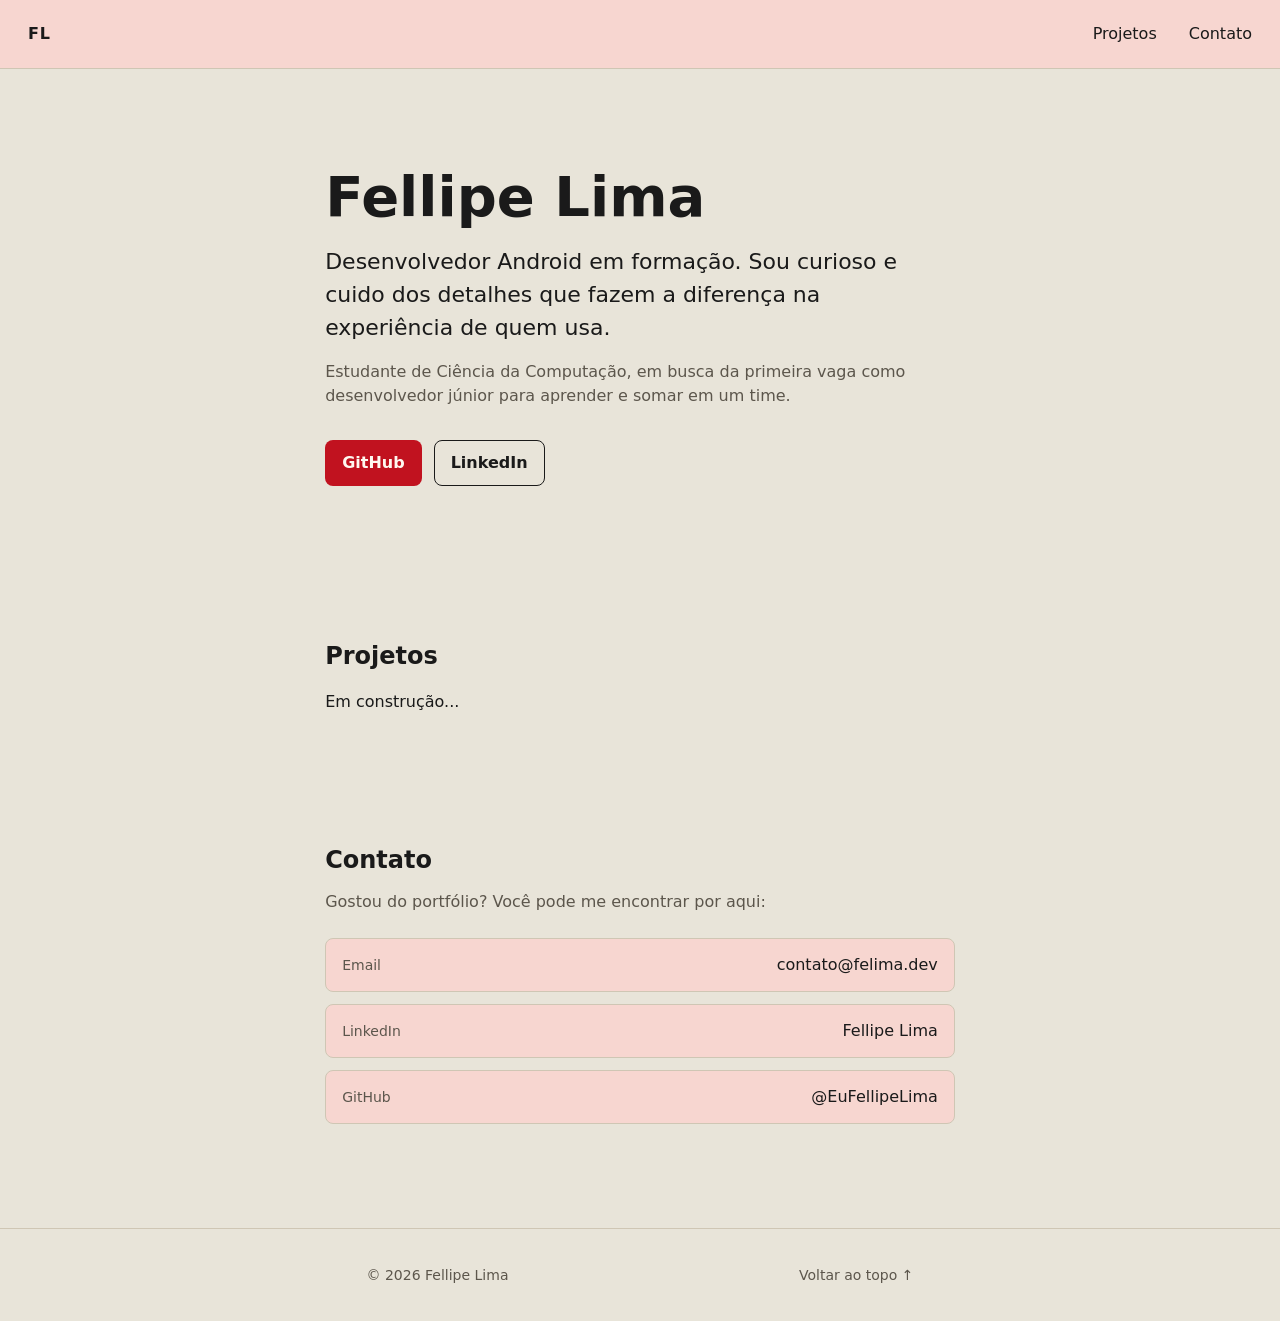
==== index.html @ 8e96f280 "feat: add contact section and footer" ====
<!DOCTYPE html>
<html lang="pt-BR">
    <head>
        <meta charset="UTF-8">
        <meta name="viewport" content="width=device-width, initial-scale=1.0">
        <meta name="description" content="Fellipe Lima, estudante de Ciência da Computação. Desenvolvo apps Android com Kotlin. Veja meus projetos e fale comigo.">
        <meta name="theme-color" content="#F7D6D0" media="(prefers-color-scheme: light)">
        <meta name="theme-color" content="#252322" media="(prefers-color-scheme: dark)">
        <title>Fellipe Lima | Desenvolvedor Android</title>
        <link rel="stylesheet" href="./css/styles.css">
    </head>
    <body>
        <header class="header">
            <a href="#" aria-label="FL - Fellipe Lima" class="logo">FL</a>
            <nav class="nav">
                <ul class="nav-list">
                    <li><a href="#projects">Projetos</a></li>
                    <li><a href="#contact">Contato</a></li>
                </ul>
            </nav>
        </header>
        <main>
            <section class="hero container">
                <h1>Fellipe Lima</h1>
                <p class="hero-lead">Desenvolvedor Android em formação. Sou curioso e cuido dos detalhes que fazem a diferença na experiência de quem usa.</p>
                <p class="hero-meta">Estudante de Ciência da Computação, em busca da primeira vaga como desenvolvedor júnior para aprender e somar em um time.</p>
                <div class="hero-buttons">
                    <a href="https://go.felima.dev/github" class="btn btn-primary" target="_blank" rel="noopener noreferrer">GitHub</a>
                    <a href="https://go.felima.dev/linkedin" class="btn btn-secondary" target="_blank" rel="noopener noreferrer">LinkedIn</a>
                </div>
            </section>
            <section id="projects" class="section container">
                <h2>Projetos</h2>
                <p>Em construção...</p>
            </section>
            <section id="contact" class="section container">
                <h2>Contato</h2>
                <p class="section-intro">Gostou do portfólio? Você pode me encontrar por aqui:</p>
                <ul class="contact-list">
                    <li>
                        <a class="contact-link" href="mailto:contato@felima.dev">
                        <span class="contact-label">Email</span>
                        <span class="contact-value">contato@felima.dev</span>
                        </a>
                    </li>
                    <li>
                        <a class="contact-link" href="https://go.felima.dev/linkedin" target="_blank" rel="noopener noreferrer">
                        <span class="contact-label">LinkedIn</span>
                        <span class="contact-value">Fellipe Lima</span>
                        </a>
                    </li>
                    <li>
                        <a class="contact-link" href="https://go.felima.dev/github" target="_blank" rel="noopener noreferrer">
                        <span class="contact-label">GitHub</span>
                        <span class="contact-value">@EuFellipeLima</span>
                        </a>
                    </li>
                </ul>
            </section>
        </main>
        <footer class="footer">
            <div class="container footer-inner">
                <p>&copy; 2026 Fellipe Lima</p>
                <a href="#" class="footer-top">Voltar ao topo ↑</a>
            </div>
        </footer>
    </body>
</html>
---- css/styles.css ----
:root {
    --bg: #E8E4D9;
    --surface: #F7D6D0;
    --text: #1A1A1A;
    --text-muted: #5C564C;
    --accent: #C1121F;
    --accent-strong: #8B0000;
    --on-accent: #FFF8F0;
    --border: #CFC6B4;
    color-scheme: light;
}

@media (prefers-color-scheme: dark) {
    :root {
        --bg: #1A1A1A;
        --surface: #252322;
        --text: #E8E4D9;
        --text-muted: #A8A296;
        --accent: #F2545B;
        --accent-strong: #FF8A8A;
        --on-accent: #1A1A1A;
        --border: #3A3633;
        color-scheme: dark;
    }
}

*, *::before, *::after {
  box-sizing: border-box;
}

body {
    min-height: 100dvh;
    display: flex;
    flex-direction: column;
    background-color: var(--bg);
    color: var(--text);
    font-family: system-ui, -apple-system, BlinkMacSystemFont, "Segoe UI", Roboto, sans-serif;
    line-height: 1.5;
    margin: 0;

}

main {
    flex: 1;
}

.header {
    display: flex;
    justify-content: space-between;
    align-items: center;
    padding: 0.75rem 1rem;
    background-color: var(--surface);
    border-bottom: 1px solid var(--border);
    flex-wrap: wrap;
}

.logo, .nav a {
    display: inline-block;
    padding: 0.625rem 0.75rem;
    text-decoration: none;
    color: var(--text);
    border-radius: 6px;
    transition: color 0.15s ease, background-color 0.15s ease;
}

@media (hover: hover) {
    .logo:hover, .nav a:hover  {
        color: var(--accent-strong);
    }
}

.logo:active, .nav a:active {
    background-color: var(--border);
    color: var(--accent-strong);
}

a:focus-visible {
    outline: 2px solid var(--accent-strong);
    outline-offset: 2px;
}

.logo {
    font-weight: 700;
    letter-spacing: 0.05em;
}

.nav a {
    font-weight: 500;
}

a {
    -webkit-tap-highlight-color: transparent;
}

.nav-list {
    display: flex;
    list-style: none;
    margin: 0;
    padding: 0;
    gap: 0.5rem;
}

.section {
    padding-block: clamp(2rem, 5vw, 3.5rem);
}

.section h2 {
    margin: 0 0 0.75rem;
}

.section-intro {
    color: var(--text-muted);
    margin: 0 0 1.5rem;
}

.container {
    max-width: 65ch;
    margin-inline: auto;
    padding-inline: 1rem;
}

.hero {
    padding-block: clamp(3rem, 8vw, 6rem);
}

.hero h1 {
    font-size: clamp(2rem, 5vw + 1rem, 3.5rem);
    line-height: 1.15;
    margin: 0 0 1rem;
}

.hero-lead {
    font-size: clamp(1.125rem, 2vw + 0.5rem, 1.375rem);
    margin: 0 0 1rem;
}

.hero-meta {
    color: var(--text-muted);
    margin: 0 0 2rem;
}

.hero-buttons {
    display: flex;
    flex-wrap: wrap;
    gap: 0.75rem;
}

.btn {
    display: inline-block;
    padding: 0.625rem 1rem;
    text-decoration: none;
    min-height: 44px;
    border-radius: 8px;
    font-weight: 600;
    border: 1px solid transparent;
    transition: background-color 0.15s ease, border-color 0.15s ease, transform 0.1s ease;
}

.btn-primary {
    background-color: var(--accent);
    color: var(--on-accent);
}

.btn-secondary {
    background-color: transparent;
    color: var(--text);
    border-color: var(--text);
}

@media (hover: hover) {
    .btn-primary:hover {
        background-color: var(--accent-strong);
    }

    .btn-secondary:hover {
        background-color: var(--surface);
    }
}

.btn:active {
    transform: scale(0.98);
}

.contact-list {
    display: flex;
    flex-direction: column;
    gap: 0.75rem;
    margin: 0;
    padding: 0;
    list-style: none;
}

.contact-link {
    display: flex;
    flex-direction: column;
    align-items: flex-start;
    border-radius: 8px;
    background-color: var(--surface);
    border: 1px solid var(--border);
    color: var(--text);
    min-height: 44px;
    padding: 0.875rem 1rem;
    gap: 0.125rem;
    text-decoration: none;
    transition: background-color 0.15s ease, border-color 0.15s ease, transform 0.1s ease;
}

.contact-label {
    font-size: 0.8125rem;
    color: var(--text-muted);
    text-transform: uppercase;
    letter-spacing: 0.04em;
}

.contact-value {
    color: var(--text);
    font-weight: 500;
    overflow-wrap: anywhere;
    transition: color 0.15s ease;
}

@media (hover: hover) {
    .contact-link:hover {
        border-color: var(--accent);
    }

    .contact-link:hover .contact-value {
        color: var(--accent-strong);
    }
}

.contact-link:active {
    transform: scale(0.98);
    border-color: var(--accent);
}

@media (min-width: 32rem) {
    .contact-link {
        flex-direction: row;
        align-items: center;
        justify-content: space-between;
        gap: 1rem;
    }

    .contact-label {
        font-size: 0.875rem;
        text-transform: none;
        letter-spacing: normal;
    }
}

.footer {
    border-top: 1px solid var(--border);
    color: var(--text-muted);
    font-size: 0.875rem;
    padding-block: 1.5rem;
    margin-top: 3rem;
}

.footer p {
    margin: 0;
}

.footer-inner {
    display: flex;
    flex-direction: column;
    gap: 0.25rem;
}

.footer-top {
    display: inline-flex;
    align-items: center;
    min-height: 44px;
    width: fit-content;
    color: var(--text-muted);
    text-decoration: none;
    transition: color 0.15s ease, transform 0.1s ease;
}

@media (hover: hover) {
    .footer-top:hover {
        color: var(--accent-strong);
    }
}

@media (min-width: 32rem) {
    .footer-inner {
        flex-direction: row;
        justify-content: space-between;
        align-items: center;
    }
}

.footer-top:active {
    color: var(--accent-strong);
    transform: scale(0.98);
}
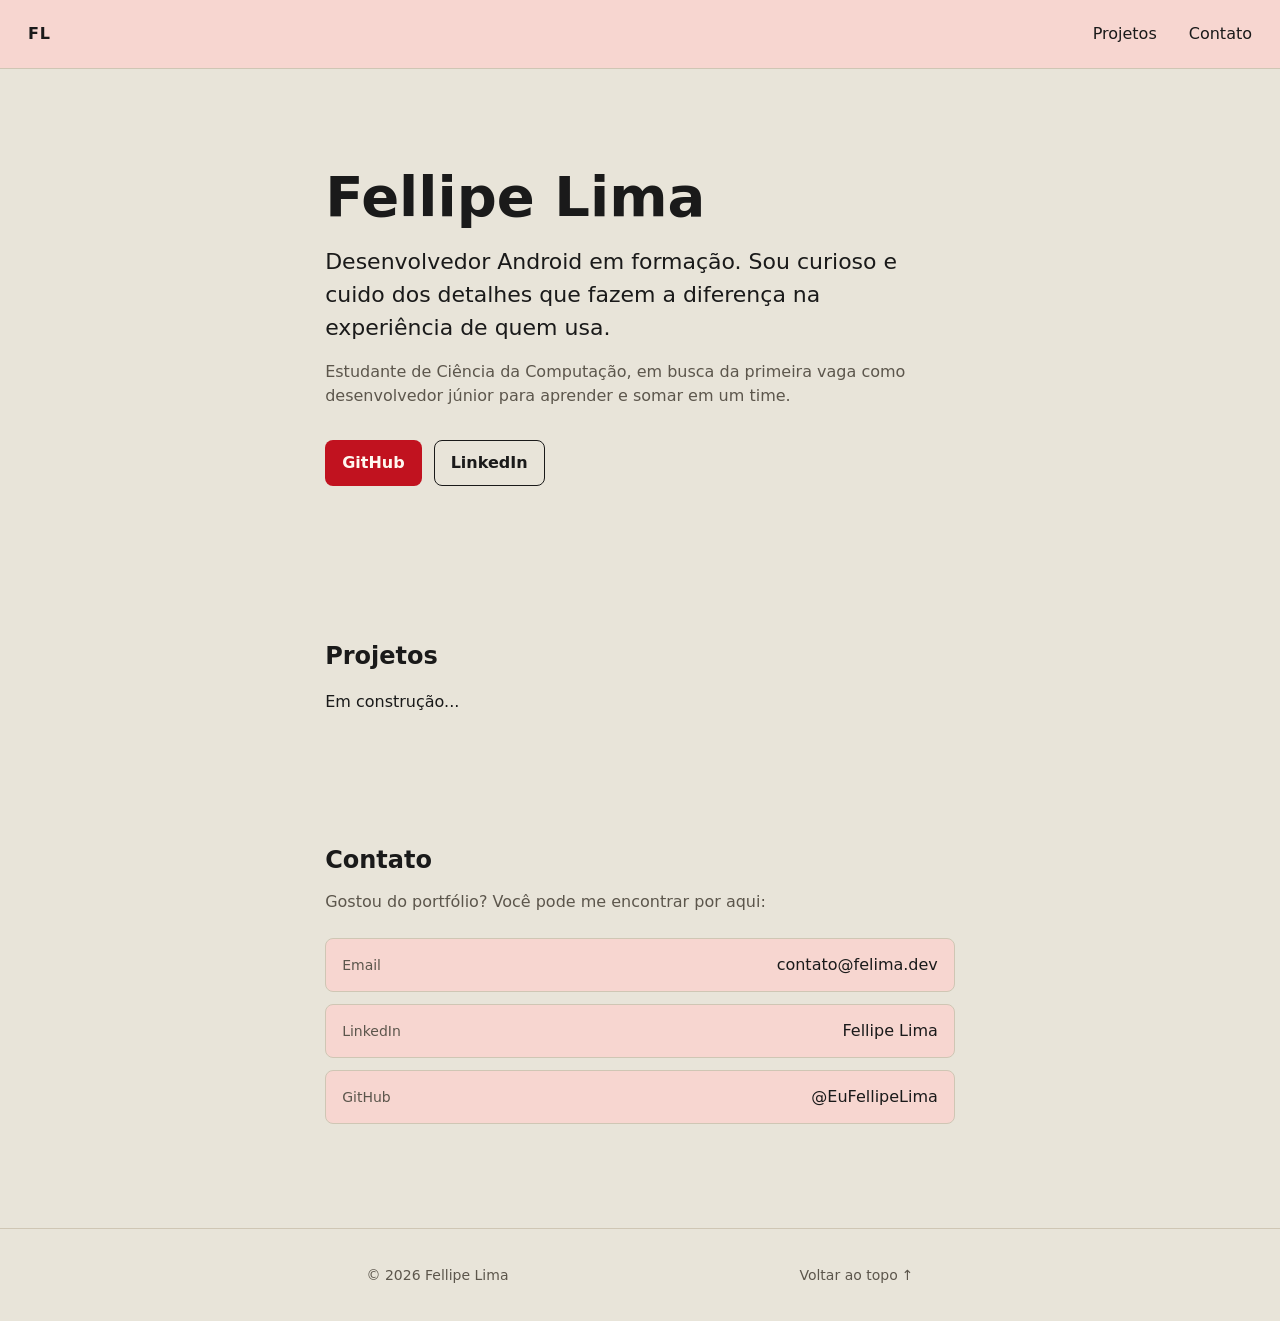
==== commit 64389bb8: "fix: hide decorative arrow from screen readers" ====
--- a/index.html
+++ b/index.html
@@ -1,15 +1,27 @@
-<!DOCTYPE html>
+<!doctype html>
 <html lang="pt-BR">
     <head>
-        <meta charset="UTF-8">
-        <meta name="viewport" content="width=device-width, initial-scale=1.0">
-        <meta name="description" content="Fellipe Lima, estudante de Ciência da Computação. Desenvolvo apps Android com Kotlin. Veja meus projetos e fale comigo.">
-        <meta name="theme-color" content="#F7D6D0" media="(prefers-color-scheme: light)">
-        <meta name="theme-color" content="#252322" media="(prefers-color-scheme: dark)">
+        <meta charset="UTF-8" />
+        <meta name="viewport" content="width=device-width, initial-scale=1.0" />
+        <meta
+            name="description"
+            content="Fellipe Lima, estudante de Ciência da Computação. Desenvolvo apps Android com Kotlin. Veja meus projetos e fale comigo."
+        />
+        <meta
+            name="theme-color"
+            content="#F7D6D0"
+            media="(prefers-color-scheme: light)"
+        />
+        <meta
+            name="theme-color"
+            content="#252322"
+            media="(prefers-color-scheme: dark)"
+        />
         <title>Fellipe Lima | Desenvolvedor Android</title>
-        <link rel="stylesheet" href="./css/styles.css">
+        <link rel="stylesheet" href="./css/styles.css" />
     </head>
     <body>
+        <a href="#main" class="skip-link">Pular para o conteúdo</a>
         <header class="header">
             <a href="#" aria-label="FL - Fellipe Lima" class="logo">FL</a>
             <nav class="nav">
@@ -19,14 +31,33 @@
                 </ul>
             </nav>
         </header>
-        <main>
+        <main id="main">
             <section class="hero container">
                 <h1>Fellipe Lima</h1>
-                <p class="hero-lead">Desenvolvedor Android em formação. Sou curioso e cuido dos detalhes que fazem a diferença na experiência de quem usa.</p>
-                <p class="hero-meta">Estudante de Ciência da Computação, em busca da primeira vaga como desenvolvedor júnior para aprender e somar em um time.</p>
+                <p class="hero-lead">
+                    Desenvolvedor Android em formação. Sou curioso e cuido dos
+                    detalhes que fazem a diferença na experiência de quem usa.
+                </p>
+                <p class="hero-meta">
+                    Estudante de Ciência da Computação, em busca da primeira
+                    vaga como desenvolvedor júnior para aprender e somar em um
+                    time.
+                </p>
                 <div class="hero-buttons">
-                    <a href="https://go.felima.dev/github" class="btn btn-primary" target="_blank" rel="noopener noreferrer">GitHub</a>
-                    <a href="https://go.felima.dev/linkedin" class="btn btn-secondary" target="_blank" rel="noopener noreferrer">LinkedIn</a>
+                    <a
+                        href="https://go.felima.dev/github"
+                        class="btn btn-primary"
+                        target="_blank"
+                        rel="noopener noreferrer"
+                        >GitHub</a
+                    >
+                    <a
+                        href="https://go.felima.dev/linkedin"
+                        class="btn btn-secondary"
+                        target="_blank"
+                        rel="noopener noreferrer"
+                        >LinkedIn</a
+                    >
                 </div>
             </section>
             <section id="projects" class="section container">
@@ -35,24 +66,41 @@
             </section>
             <section id="contact" class="section container">
                 <h2>Contato</h2>
-                <p class="section-intro">Gostou do portfólio? Você pode me encontrar por aqui:</p>
+                <p class="section-intro">
+                    Gostou do portfólio? Você pode me encontrar por aqui:
+                </p>
                 <ul class="contact-list">
                     <li>
-                        <a class="contact-link" href="mailto:contato@felima.dev">
-                        <span class="contact-label">Email</span>
-                        <span class="contact-value">contato@felima.dev</span>
+                        <a
+                            class="contact-link"
+                            href="mailto:contato@felima.dev"
+                        >
+                            <span class="contact-label">Email</span>
+                            <span class="contact-value"
+                                >contato@felima.dev</span
+                            >
                         </a>
                     </li>
                     <li>
-                        <a class="contact-link" href="https://go.felima.dev/linkedin" target="_blank" rel="noopener noreferrer">
-                        <span class="contact-label">LinkedIn</span>
-                        <span class="contact-value">Fellipe Lima</span>
+                        <a
+                            class="contact-link"
+                            href="https://go.felima.dev/linkedin"
+                            target="_blank"
+                            rel="noopener noreferrer"
+                        >
+                            <span class="contact-label">LinkedIn</span>
+                            <span class="contact-value">Fellipe Lima</span>
                         </a>
                     </li>
                     <li>
-                        <a class="contact-link" href="https://go.felima.dev/github" target="_blank" rel="noopener noreferrer">
-                        <span class="contact-label">GitHub</span>
-                        <span class="contact-value">@EuFellipeLima</span>
+                        <a
+                            class="contact-link"
+                            href="https://go.felima.dev/github"
+                            target="_blank"
+                            rel="noopener noreferrer"
+                        >
+                            <span class="contact-label">GitHub</span>
+                            <span class="contact-value">@EuFellipeLima</span>
                         </a>
                     </li>
                 </ul>
@@ -61,8 +109,10 @@
         <footer class="footer">
             <div class="container footer-inner">
                 <p>&copy; 2026 Fellipe Lima</p>
-                <a href="#" class="footer-top">Voltar ao topo ↑</a>
+                <a href="#" class="footer-top"
+                    >Voltar ao topo<span aria-hidden="true">↑</span></a
+                >
             </div>
         </footer>
     </body>
-</html>+</html>
--- a/css/styles.css
+++ b/css/styles.css
@@ -1,31 +1,43 @@
 :root {
-    --bg: #E8E4D9;
-    --surface: #F7D6D0;
-    --text: #1A1A1A;
-    --text-muted: #5C564C;
-    --accent: #C1121F;
-    --accent-strong: #8B0000;
-    --on-accent: #FFF8F0;
-    --border: #CFC6B4;
+    --bg: #e8e4d9;
+    --surface: #f7d6d0;
+    --text: #1a1a1a;
+    --text-muted: #5c564c;
+    --accent: #c1121f;
+    --accent-strong: #8b0000;
+    --on-accent: #fff8f0;
+    --border: #cfc6b4;
     color-scheme: light;
 }
 
 @media (prefers-color-scheme: dark) {
     :root {
-        --bg: #1A1A1A;
+        --bg: #1a1a1a;
         --surface: #252322;
-        --text: #E8E4D9;
-        --text-muted: #A8A296;
-        --accent: #F2545B;
-        --accent-strong: #FF8A8A;
-        --on-accent: #1A1A1A;
-        --border: #3A3633;
+        --text: #e8e4d9;
+        --text-muted: #a8a296;
+        --accent: #f2545b;
+        --accent-strong: #ff8a8a;
+        --on-accent: #1a1a1a;
+        --border: #3a3633;
         color-scheme: dark;
     }
 }
 
-*, *::before, *::after {
-  box-sizing: border-box;
+@media (prefers-reduced-motion: no-preference) {
+    html {
+        scroll-behavior: smooth;
+    }
+}
+
+*,
+*::before,
+*::after {
+    box-sizing: border-box;
+}
+
+html {
+    scroll-padding-top: 3rem;
 }
 
 body {
@@ -34,18 +46,49 @@
     flex-direction: column;
     background-color: var(--bg);
     color: var(--text);
-    font-family: system-ui, -apple-system, BlinkMacSystemFont, "Segoe UI", Roboto, sans-serif;
+    font-family:
+        system-ui,
+        -apple-system,
+        BlinkMacSystemFont,
+        "Segoe UI",
+        Roboto,
+        sans-serif;
     line-height: 1.5;
     margin: 0;
-
 }
 
 main {
     flex: 1;
 }
 
+.skip-link {
+    position: absolute;
+    top: 0.5rem;
+    left: 0.5rem;
+    transform: translateY(-200%);
+    background-color: var(--accent);
+    color: var(--on-accent);
+    border-radius: 8px;
+    padding: 0.5rem 1rem;
+    z-index: 100;
+    text-decoration: none;
+}
+
+@media (prefers-reduced-motion: no-preference) {
+    .skip-link {
+        transition: transform 0.15s ease;
+    }
+}
+
+.skip-link:focus {
+    transform: translateY(0);
+}
+
 .header {
     display: flex;
+    position: sticky;
+    top: 0;
+    z-index: 10;
     justify-content: space-between;
     align-items: center;
     padding: 0.75rem 1rem;
@@ -54,22 +97,27 @@
     flex-wrap: wrap;
 }
 
-.logo, .nav a {
+.logo,
+.nav a {
     display: inline-block;
     padding: 0.625rem 0.75rem;
     text-decoration: none;
     color: var(--text);
     border-radius: 6px;
-    transition: color 0.15s ease, background-color 0.15s ease;
+    transition:
+        color 0.15s ease,
+        background-color 0.15s ease;
 }
 
 @media (hover: hover) {
-    .logo:hover, .nav a:hover  {
+    .logo:hover,
+    .nav a:hover {
         color: var(--accent-strong);
     }
 }
 
-.logo:active, .nav a:active {
+.logo:active,
+.nav a:active {
     background-color: var(--border);
     color: var(--accent-strong);
 }
@@ -153,7 +201,10 @@
     border-radius: 8px;
     font-weight: 600;
     border: 1px solid transparent;
-    transition: background-color 0.15s ease, border-color 0.15s ease, transform 0.1s ease;
+    transition:
+        background-color 0.15s ease,
+        border-color 0.15s ease,
+        transform 0.1s ease;
 }
 
 .btn-primary {
@@ -202,7 +253,10 @@
     padding: 0.875rem 1rem;
     gap: 0.125rem;
     text-decoration: none;
-    transition: background-color 0.15s ease, border-color 0.15s ease, transform 0.1s ease;
+    transition:
+        background-color 0.15s ease,
+        border-color 0.15s ease,
+        transform 0.1s ease;
 }
 
 .contact-label {
@@ -271,10 +325,13 @@
     display: inline-flex;
     align-items: center;
     min-height: 44px;
+    gap: 0.25rem;
     width: fit-content;
     color: var(--text-muted);
     text-decoration: none;
-    transition: color 0.15s ease, transform 0.1s ease;
+    transition:
+        color 0.15s ease,
+        transform 0.1s ease;
 }
 
 @media (hover: hover) {
@@ -294,4 +351,4 @@
 .footer-top:active {
     color: var(--accent-strong);
     transform: scale(0.98);
-}+}
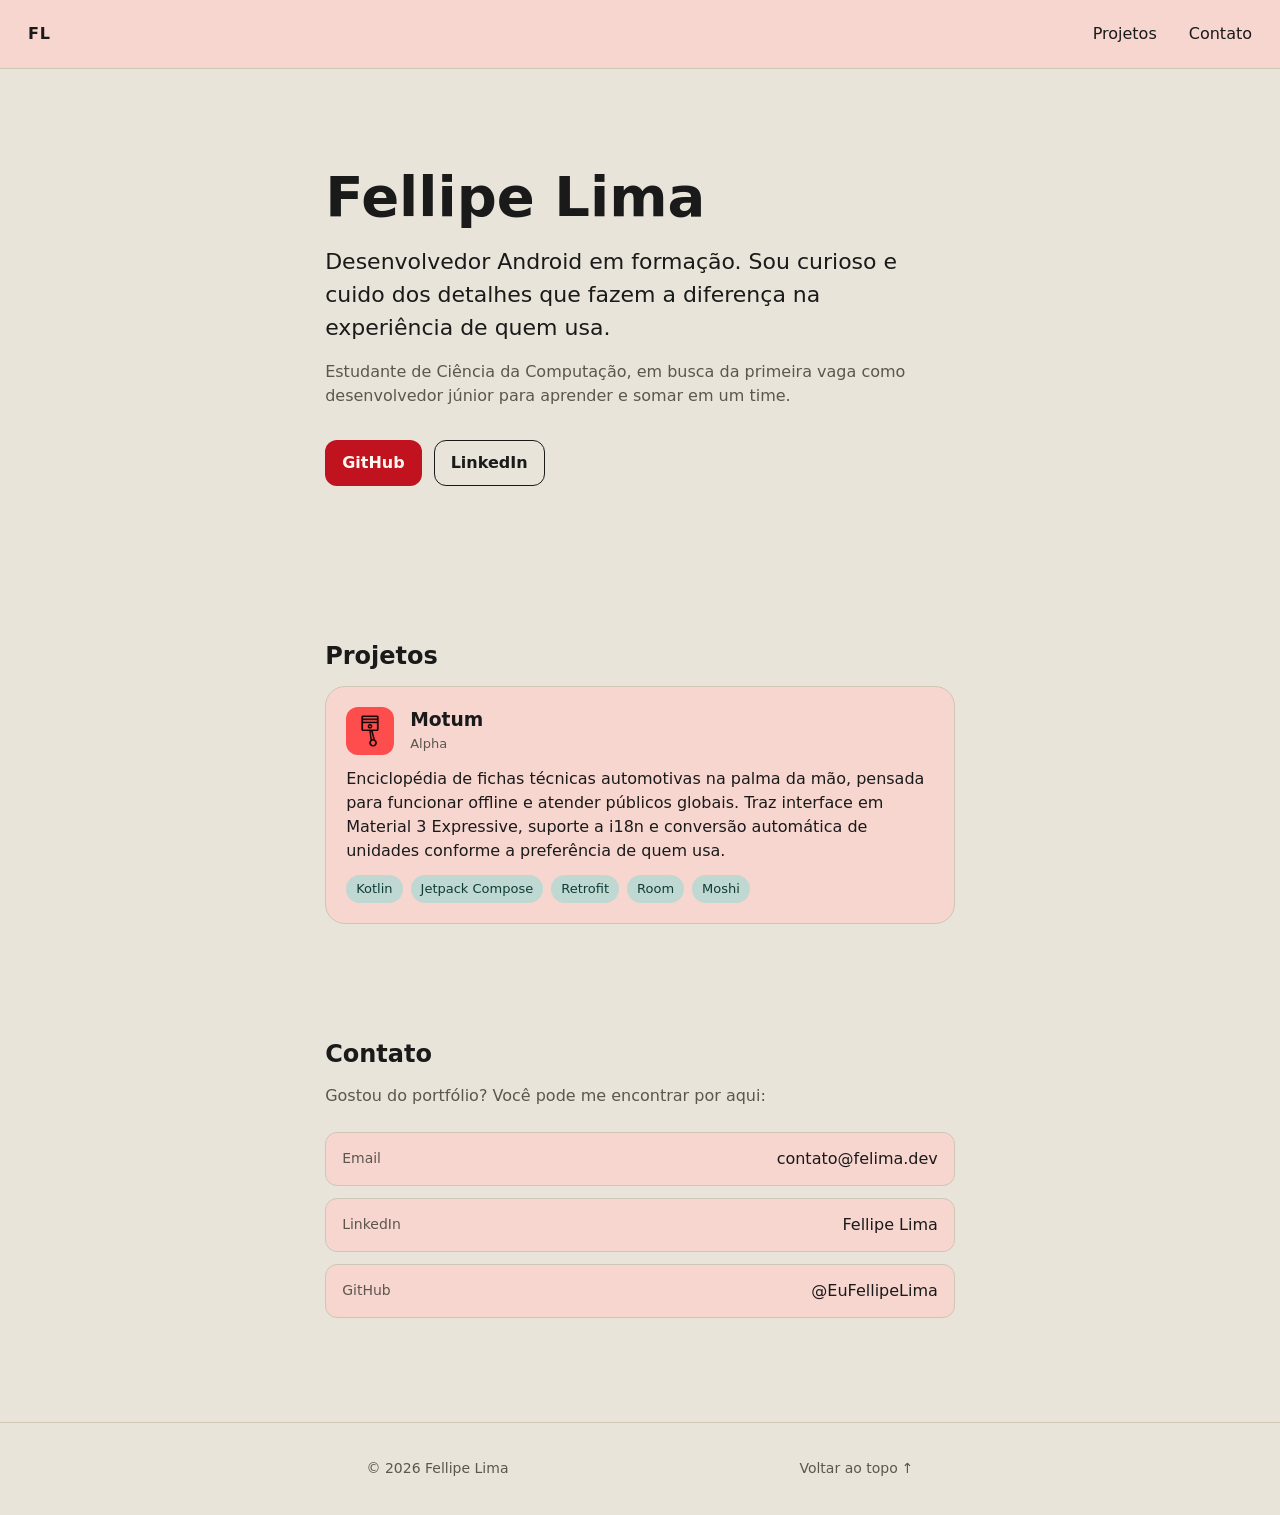
==== commit 98aa73db: "feat: add projects section with projects cards" ====
--- a/index.html
+++ b/index.html
@@ -62,7 +62,40 @@
             </section>
             <section id="projects" class="section container">
                 <h2>Projetos</h2>
-                <p>Em construção...</p>
+                <ul class="project-list">
+                    <li>
+                        <article class="project-card">
+                            <div class="project-header">
+                                <img
+                                    src="./assets/img/motum-icon.webp"
+                                    alt=""
+                                    width="48"
+                                    height="48"
+                                    class="project-icon"
+                                />
+                                <div class="project-heading">
+                                    <h3 class="project-title">Motum</h3>
+                                    <p class="project-status">Alpha</p>
+                                </div>
+                            </div>
+                            <p class="project-description">
+                                Enciclopédia de fichas técnicas automotivas na
+                                palma da mão, pensada para funcionar offline e
+                                atender públicos globais. Traz interface em
+                                Material 3 Expressive, suporte a i18n e
+                                conversão automática de unidades conforme a
+                                preferência de quem usa.
+                            </p>
+                            <ul class="tag-list">
+                                <li class="tag">Kotlin</li>
+                                <li class="tag">Jetpack Compose</li>
+                                <li class="tag">Retrofit</li>
+                                <li class="tag">Room</li>
+                                <li class="tag">Moshi</li>
+                            </ul>
+                        </article>
+                    </li>
+                </ul>
             </section>
             <section id="contact" class="section container">
                 <h2>Contato</h2>
--- a/css/styles.css
+++ b/css/styles.css
@@ -7,6 +7,12 @@
     --accent-strong: #8b0000;
     --on-accent: #fff8f0;
     --border: #cfc6b4;
+    --tag-bg: #bfd8d2;
+    --tag-text: #0f3d36;
+    --radius-sm: 0.5rem;
+    --radius-md: 0.75rem;
+    --radius-lg: 1.25rem;
+    --radius-full: 999px;
     color-scheme: light;
 }
 
@@ -20,6 +26,8 @@
         --accent-strong: #ff8a8a;
         --on-accent: #1a1a1a;
         --border: #3a3633;
+        --tag-bg: #25403a;
+        --tag-text: #bfd8d2;
         color-scheme: dark;
     }
 }
@@ -68,7 +76,7 @@
     transform: translateY(-200%);
     background-color: var(--accent);
     color: var(--on-accent);
-    border-radius: 8px;
+    border-radius: var(--radius-sm);
     padding: 0.5rem 1rem;
     z-index: 100;
     text-decoration: none;
@@ -103,7 +111,7 @@
     padding: 0.625rem 0.75rem;
     text-decoration: none;
     color: var(--text);
-    border-radius: 6px;
+    border-radius: var(--radius-sm);
     transition:
         color 0.15s ease,
         background-color 0.15s ease;
@@ -198,7 +206,7 @@
     padding: 0.625rem 1rem;
     text-decoration: none;
     min-height: 44px;
-    border-radius: 8px;
+    border-radius: var(--radius-md);
     font-weight: 600;
     border: 1px solid transparent;
     transition:
@@ -232,6 +240,72 @@
     transform: scale(0.98);
 }
 
+.project-list {
+    display: flex;
+    flex-direction: column;
+    gap: 1rem;
+    list-style: none;
+    margin: 0;
+    padding: 0;
+}
+
+.project-card {
+    background-color: var(--surface);
+    border: 1px solid var(--border);
+    border-radius: var(--radius-lg);
+    padding: 1.25rem;
+}
+
+.project-header {
+    display: flex;
+    gap: 1rem;
+    align-items: center;
+    margin-bottom: 0.75rem;
+}
+
+.project-icon {
+    border-radius: var(--radius-md);
+    flex-shrink: 0;
+}
+
+.project-heading {
+    flex: 1;
+    min-width: 0;
+}
+
+.project-title {
+    margin: 0 0 0.125rem;
+    line-height: 1.2;
+}
+
+.project-status {
+    margin: 0;
+    font-size: 0.8125rem;
+    color: var(--text-muted);
+}
+
+.project-description {
+    margin: 0 0 0.75rem;
+}
+
+.tag-list {
+    display: flex;
+    list-style: none;
+    margin: 0;
+    padding: 0;
+    gap: 0.5rem;
+    flex-wrap: wrap;
+}
+
+.tag {
+    background-color: var(--tag-bg);
+    color: var(--tag-text);
+    font-size: 0.8125rem;
+    font-weight: 500;
+    padding: 0.25rem 0.625rem;
+    border-radius: var(--radius-full);
+}
+
 .contact-list {
     display: flex;
     flex-direction: column;
@@ -245,7 +319,7 @@
     display: flex;
     flex-direction: column;
     align-items: flex-start;
-    border-radius: 8px;
+    border-radius: var(--radius-md);
     background-color: var(--surface);
     border: 1px solid var(--border);
     color: var(--text);
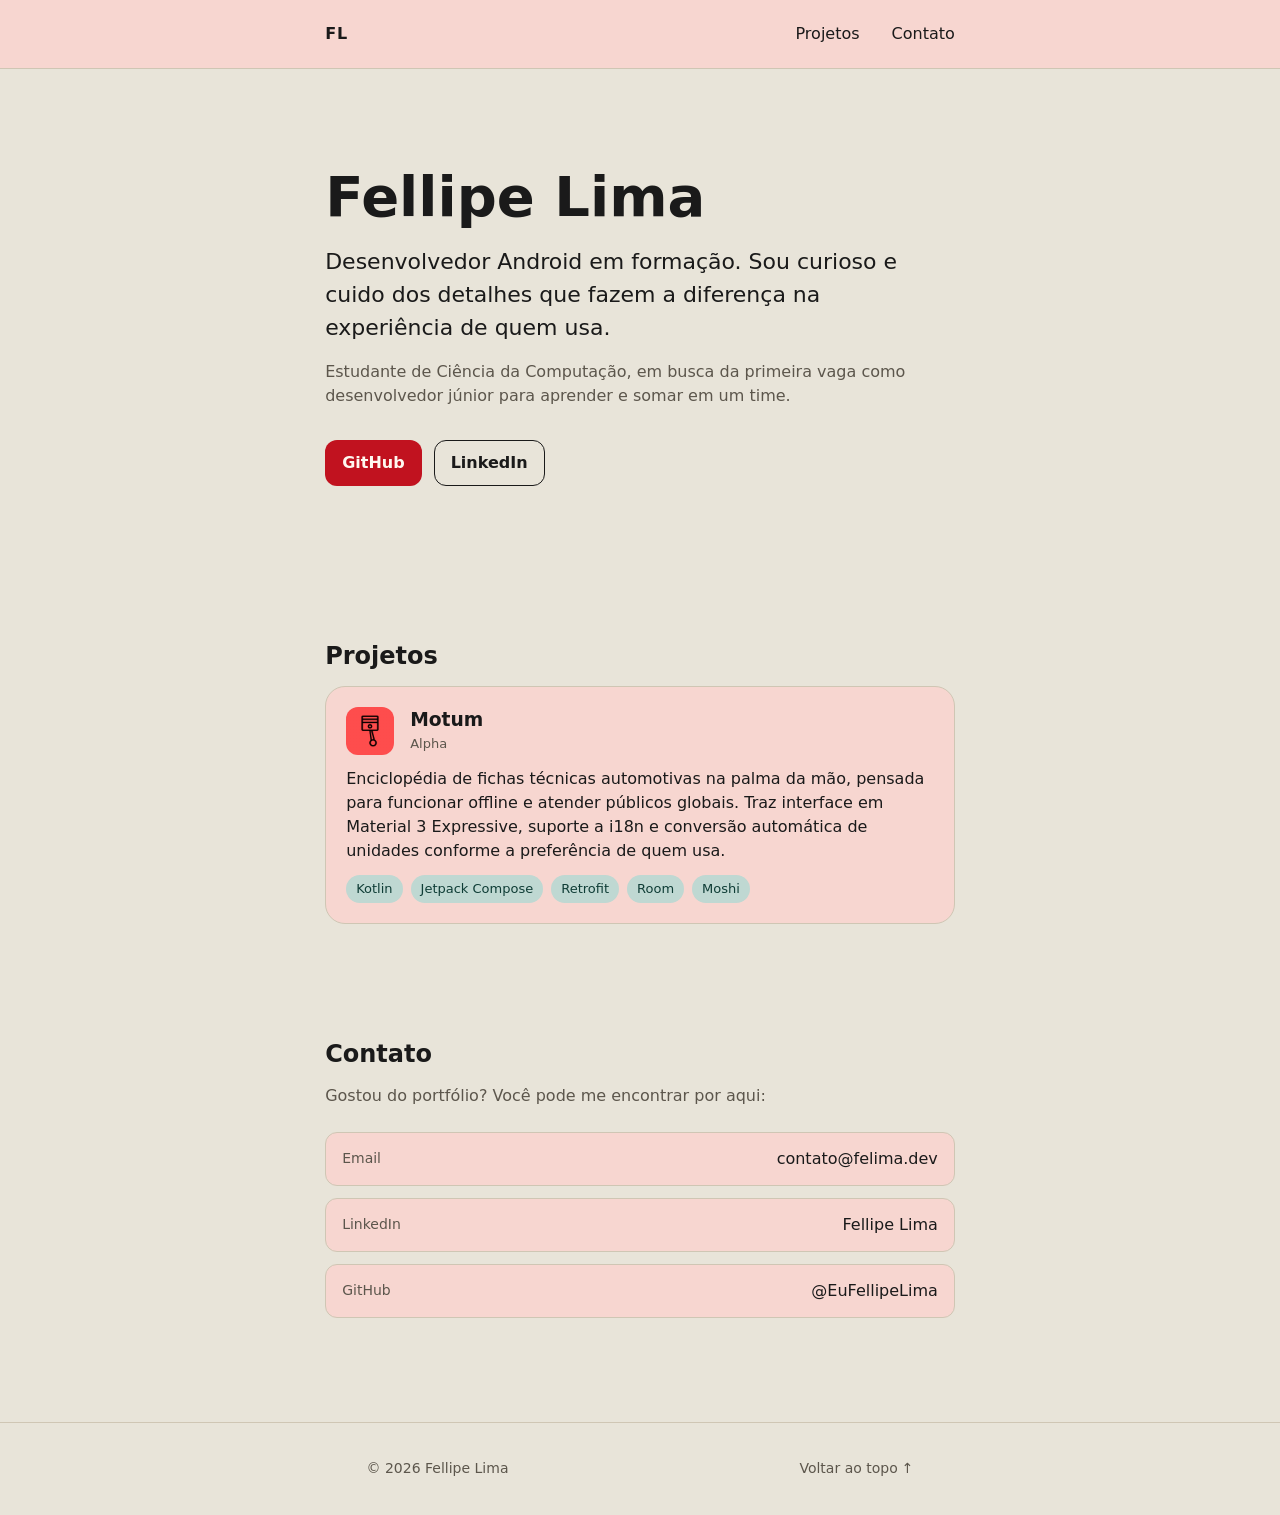
==== commit d728f4f8: "fix: align header content with page container" ====
--- a/index.html
+++ b/index.html
@@ -18,18 +18,21 @@
             media="(prefers-color-scheme: dark)"
         />
         <title>Fellipe Lima | Desenvolvedor Android</title>
-        <link rel="stylesheet" href="./css/styles.css" />
+        <link rel="stylesheet" href="/css/global.css" />
+        <link rel="stylesheet" href="/css/home.css" />
     </head>
     <body>
         <a href="#main" class="skip-link">Pular para o conteúdo</a>
         <header class="header">
-            <a href="#" aria-label="FL - Fellipe Lima" class="logo">FL</a>
-            <nav class="nav">
-                <ul class="nav-list">
-                    <li><a href="#projects">Projetos</a></li>
-                    <li><a href="#contact">Contato</a></li>
-                </ul>
-            </nav>
+            <div class="container header-inner">
+                <a href="#" aria-label="FL - Fellipe Lima" class="logo">FL</a>
+                <nav class="nav">
+                    <ul class="nav-list">
+                        <li><a href="#projects">Projetos</a></li>
+                        <li><a href="#contact">Contato</a></li>
+                    </ul>
+                </nav>
+            </div>
         </header>
         <main id="main">
             <section class="hero container">
@@ -67,7 +70,7 @@
                         <article class="project-card">
                             <div class="project-header">
                                 <img
-                                    src="./assets/img/motum-icon.webp"
+                                    src="/assets/img/motum-icon.webp"
                                     alt=""
                                     width="48"
                                     height="48"
--- a/css/global.css
+++ b/css/global.css
@@ -0,0 +1,288 @@
+:root {
+    --bg: #e8e4d9;
+    --surface: #f7d6d0;
+    --text: #1a1a1a;
+    --text-muted: #5c564c;
+    --accent: #c1121f;
+    --accent-strong: #8b0000;
+    --on-accent: #fff8f0;
+    --border: #cfc6b4;
+    --tag-bg: #bfd8d2;
+    --tag-text: #0f3d36;
+    --radius-sm: 0.5rem;
+    --radius-md: 0.75rem;
+    --radius-lg: 1.25rem;
+    --radius-full: 999px;
+    color-scheme: light;
+}
+
+@media (prefers-color-scheme: dark) {
+    :root {
+        --bg: #1a1a1a;
+        --surface: #252322;
+        --text: #e8e4d9;
+        --text-muted: #a8a296;
+        --accent: #f2545b;
+        --accent-strong: #ff8a8a;
+        --on-accent: #1a1a1a;
+        --border: #3a3633;
+        --tag-bg: #25403a;
+        --tag-text: #bfd8d2;
+        color-scheme: dark;
+    }
+}
+
+@media (prefers-reduced-motion: no-preference) {
+    html {
+        scroll-behavior: smooth;
+    }
+}
+
+*,
+*::before,
+*::after {
+    box-sizing: border-box;
+}
+
+html {
+    scroll-padding-top: 3rem;
+}
+
+body {
+    min-height: 100dvh;
+    display: flex;
+    flex-direction: column;
+    background-color: var(--bg);
+    color: var(--text);
+    font-family:
+        system-ui,
+        -apple-system,
+        BlinkMacSystemFont,
+        "Segoe UI",
+        Roboto,
+        sans-serif;
+    line-height: 1.5;
+    margin: 0;
+}
+
+main {
+    flex: 1;
+}
+
+a {
+    -webkit-tap-highlight-color: transparent;
+}
+
+a:focus-visible {
+    outline: 2px solid var(--accent-strong);
+    outline-offset: 2px;
+}
+
+.skip-link {
+    position: absolute;
+    top: 0.5rem;
+    left: 0.5rem;
+    transform: translateY(-200%);
+    background-color: var(--accent);
+    color: var(--on-accent);
+    border-radius: var(--radius-sm);
+    padding: 0.5rem 1rem;
+    z-index: 100;
+    text-decoration: none;
+}
+
+@media (prefers-reduced-motion: no-preference) {
+    .skip-link {
+        transition: transform 0.15s ease;
+    }
+}
+
+.skip-link:focus {
+    transform: translateY(0);
+}
+
+.header {
+    position: sticky;
+    top: 0;
+    z-index: 10;
+    border-bottom: 1px solid var(--border);
+    padding-block: 0.75rem;
+    background-color: var(--surface);
+}
+
+.header-inner {
+    display: flex;
+    justify-content: space-between;
+    align-items: center;
+    flex-wrap: wrap;
+}
+
+.logo,
+.nav a {
+    display: inline-block;
+    padding: 0.625rem 0.75rem;
+    text-decoration: none;
+    color: var(--text);
+    border-radius: var(--radius-sm);
+    transition:
+        color 0.15s ease,
+        background-color 0.15s ease;
+}
+
+@media (hover: hover) {
+    .logo:hover,
+    .nav a:hover {
+        color: var(--accent-strong);
+    }
+}
+
+.logo:active,
+.nav a:active {
+    background-color: var(--border);
+    color: var(--accent-strong);
+}
+
+.logo {
+    font-weight: 700;
+    letter-spacing: 0.05em;
+    margin-inline-start: -0.75rem;
+}
+
+.nav a {
+    font-weight: 500;
+}
+
+.nav-list {
+    display: flex;
+    list-style: none;
+    margin: 0;
+    margin-inline-end: -0.75rem;
+    padding: 0;
+    gap: 0.5rem;
+}
+
+.section {
+    padding-block: clamp(2rem, 5vw, 3.5rem);
+}
+
+.section h2 {
+    margin: 0 0 0.75rem;
+}
+
+.section-intro {
+    color: var(--text-muted);
+    margin: 0 0 1.5rem;
+}
+
+.container {
+    max-width: 65ch;
+    margin-inline: auto;
+    padding-inline: 1rem;
+}
+
+.btn {
+    display: inline-block;
+    padding: 0.625rem 1rem;
+    text-decoration: none;
+    min-height: 44px;
+    border-radius: var(--radius-md);
+    font-weight: 600;
+    border: 1px solid transparent;
+    transition:
+        background-color 0.15s ease,
+        border-color 0.15s ease,
+        transform 0.1s ease;
+}
+
+.btn-primary {
+    background-color: var(--accent);
+    color: var(--on-accent);
+}
+
+.btn-secondary {
+    background-color: transparent;
+    color: var(--text);
+    border-color: var(--text);
+}
+
+@media (hover: hover) {
+    .btn-primary:hover {
+        background-color: var(--accent-strong);
+    }
+
+    .btn-secondary:hover {
+        background-color: var(--surface);
+    }
+}
+
+.btn:active {
+    transform: scale(0.98);
+}
+
+.tag-list {
+    display: flex;
+    list-style: none;
+    margin: 0;
+    padding: 0;
+    gap: 0.5rem;
+    flex-wrap: wrap;
+}
+
+.tag {
+    background-color: var(--tag-bg);
+    color: var(--tag-text);
+    font-size: 0.8125rem;
+    font-weight: 500;
+    padding: 0.25rem 0.625rem;
+    border-radius: var(--radius-full);
+}
+
+.footer {
+    border-top: 1px solid var(--border);
+    color: var(--text-muted);
+    font-size: 0.875rem;
+    padding-block: 1.5rem;
+    margin-top: 3rem;
+}
+
+.footer p {
+    margin: 0;
+}
+
+.footer-inner {
+    display: flex;
+    flex-direction: column;
+    gap: 0.25rem;
+}
+
+.footer-top {
+    display: inline-flex;
+    align-items: center;
+    min-height: 44px;
+    gap: 0.25rem;
+    width: fit-content;
+    color: var(--text-muted);
+    text-decoration: none;
+    transition:
+        color 0.15s ease,
+        transform 0.1s ease;
+}
+
+@media (hover: hover) {
+    .footer-top:hover {
+        color: var(--accent-strong);
+    }
+}
+
+@media (min-width: 32rem) {
+    .footer-inner {
+        flex-direction: row;
+        justify-content: space-between;
+        align-items: center;
+    }
+}
+
+.footer-top:active {
+    color: var(--accent-strong);
+    transform: scale(0.98);
+}
--- a/css/home.css
+++ b/css/home.css
@@ -0,0 +1,144 @@
+.hero {
+    padding-block: clamp(3rem, 8vw, 6rem);
+}
+
+.hero h1 {
+    font-size: clamp(2rem, 5vw + 1rem, 3.5rem);
+    line-height: 1.15;
+    margin: 0 0 1rem;
+}
+
+.hero-lead {
+    font-size: clamp(1.125rem, 2vw + 0.5rem, 1.375rem);
+    margin: 0 0 1rem;
+}
+
+.hero-meta {
+    color: var(--text-muted);
+    margin: 0 0 2rem;
+}
+
+.hero-buttons {
+    display: flex;
+    flex-wrap: wrap;
+    gap: 0.75rem;
+}
+
+.project-list {
+    display: flex;
+    flex-direction: column;
+    gap: 1rem;
+    list-style: none;
+    margin: 0;
+    padding: 0;
+}
+
+.project-card {
+    background-color: var(--surface);
+    border: 1px solid var(--border);
+    border-radius: var(--radius-lg);
+    padding: 1.25rem;
+}
+
+.project-header {
+    display: flex;
+    gap: 1rem;
+    align-items: center;
+    margin-bottom: 0.75rem;
+}
+
+.project-icon {
+    border-radius: var(--radius-md);
+    flex-shrink: 0;
+}
+
+.project-heading {
+    flex: 1;
+    min-width: 0;
+}
+
+.project-title {
+    margin: 0 0 0.125rem;
+    line-height: 1.2;
+}
+
+.project-status {
+    margin: 0;
+    font-size: 0.8125rem;
+    color: var(--text-muted);
+}
+
+.project-description {
+    margin: 0 0 0.75rem;
+}
+
+.contact-list {
+    display: flex;
+    flex-direction: column;
+    gap: 0.75rem;
+    margin: 0;
+    padding: 0;
+    list-style: none;
+}
+
+.contact-link {
+    display: flex;
+    flex-direction: column;
+    align-items: flex-start;
+    border-radius: var(--radius-md);
+    background-color: var(--surface);
+    border: 1px solid var(--border);
+    color: var(--text);
+    min-height: 44px;
+    padding: 0.875rem 1rem;
+    gap: 0.125rem;
+    text-decoration: none;
+    transition:
+        background-color 0.15s ease,
+        border-color 0.15s ease,
+        transform 0.1s ease;
+}
+
+.contact-label {
+    font-size: 0.8125rem;
+    color: var(--text-muted);
+    text-transform: uppercase;
+    letter-spacing: 0.04em;
+}
+
+.contact-value {
+    color: var(--text);
+    font-weight: 500;
+    overflow-wrap: anywhere;
+    transition: color 0.15s ease;
+}
+
+@media (hover: hover) {
+    .contact-link:hover {
+        border-color: var(--accent);
+    }
+
+    .contact-link:hover .contact-value {
+        color: var(--accent-strong);
+    }
+}
+
+.contact-link:active {
+    transform: scale(0.98);
+    border-color: var(--accent);
+}
+
+@media (min-width: 32rem) {
+    .contact-link {
+        flex-direction: row;
+        align-items: center;
+        justify-content: space-between;
+        gap: 1rem;
+    }
+
+    .contact-label {
+        font-size: 0.875rem;
+        text-transform: none;
+        letter-spacing: normal;
+    }
+}
